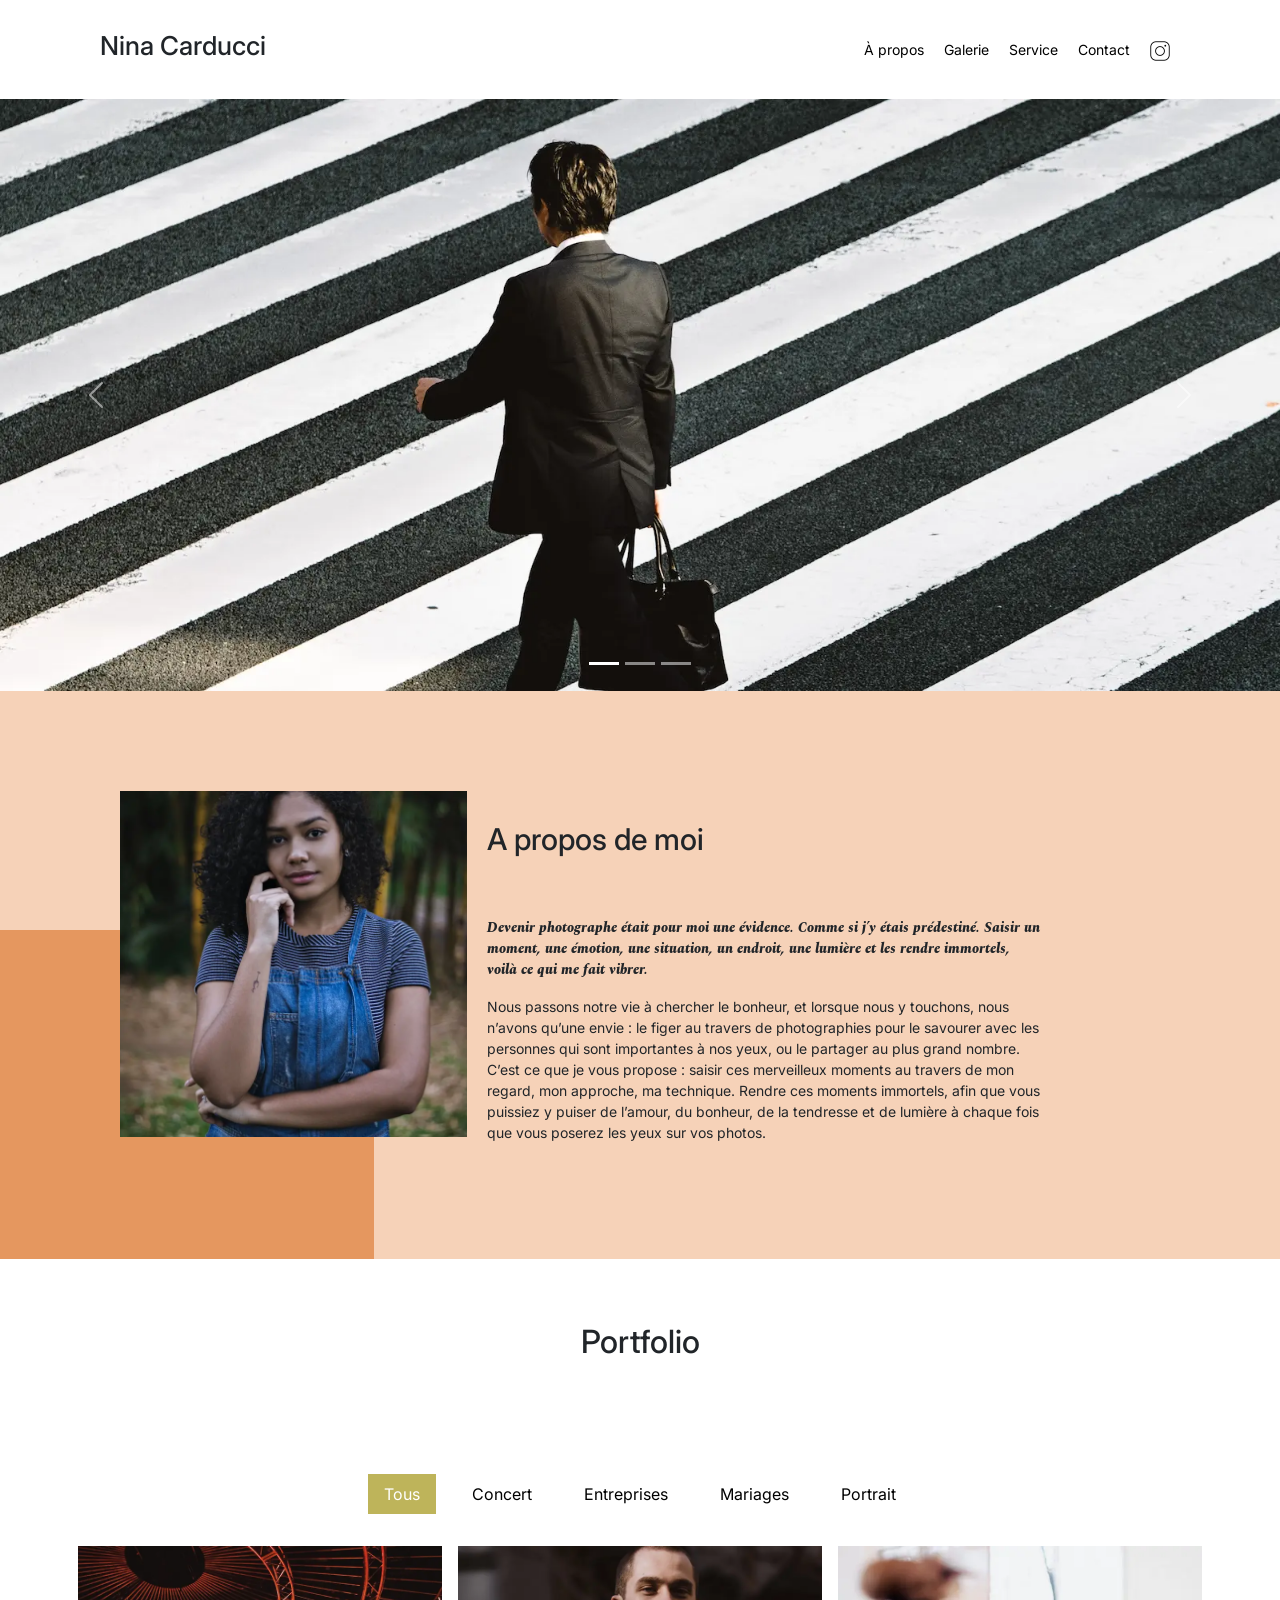
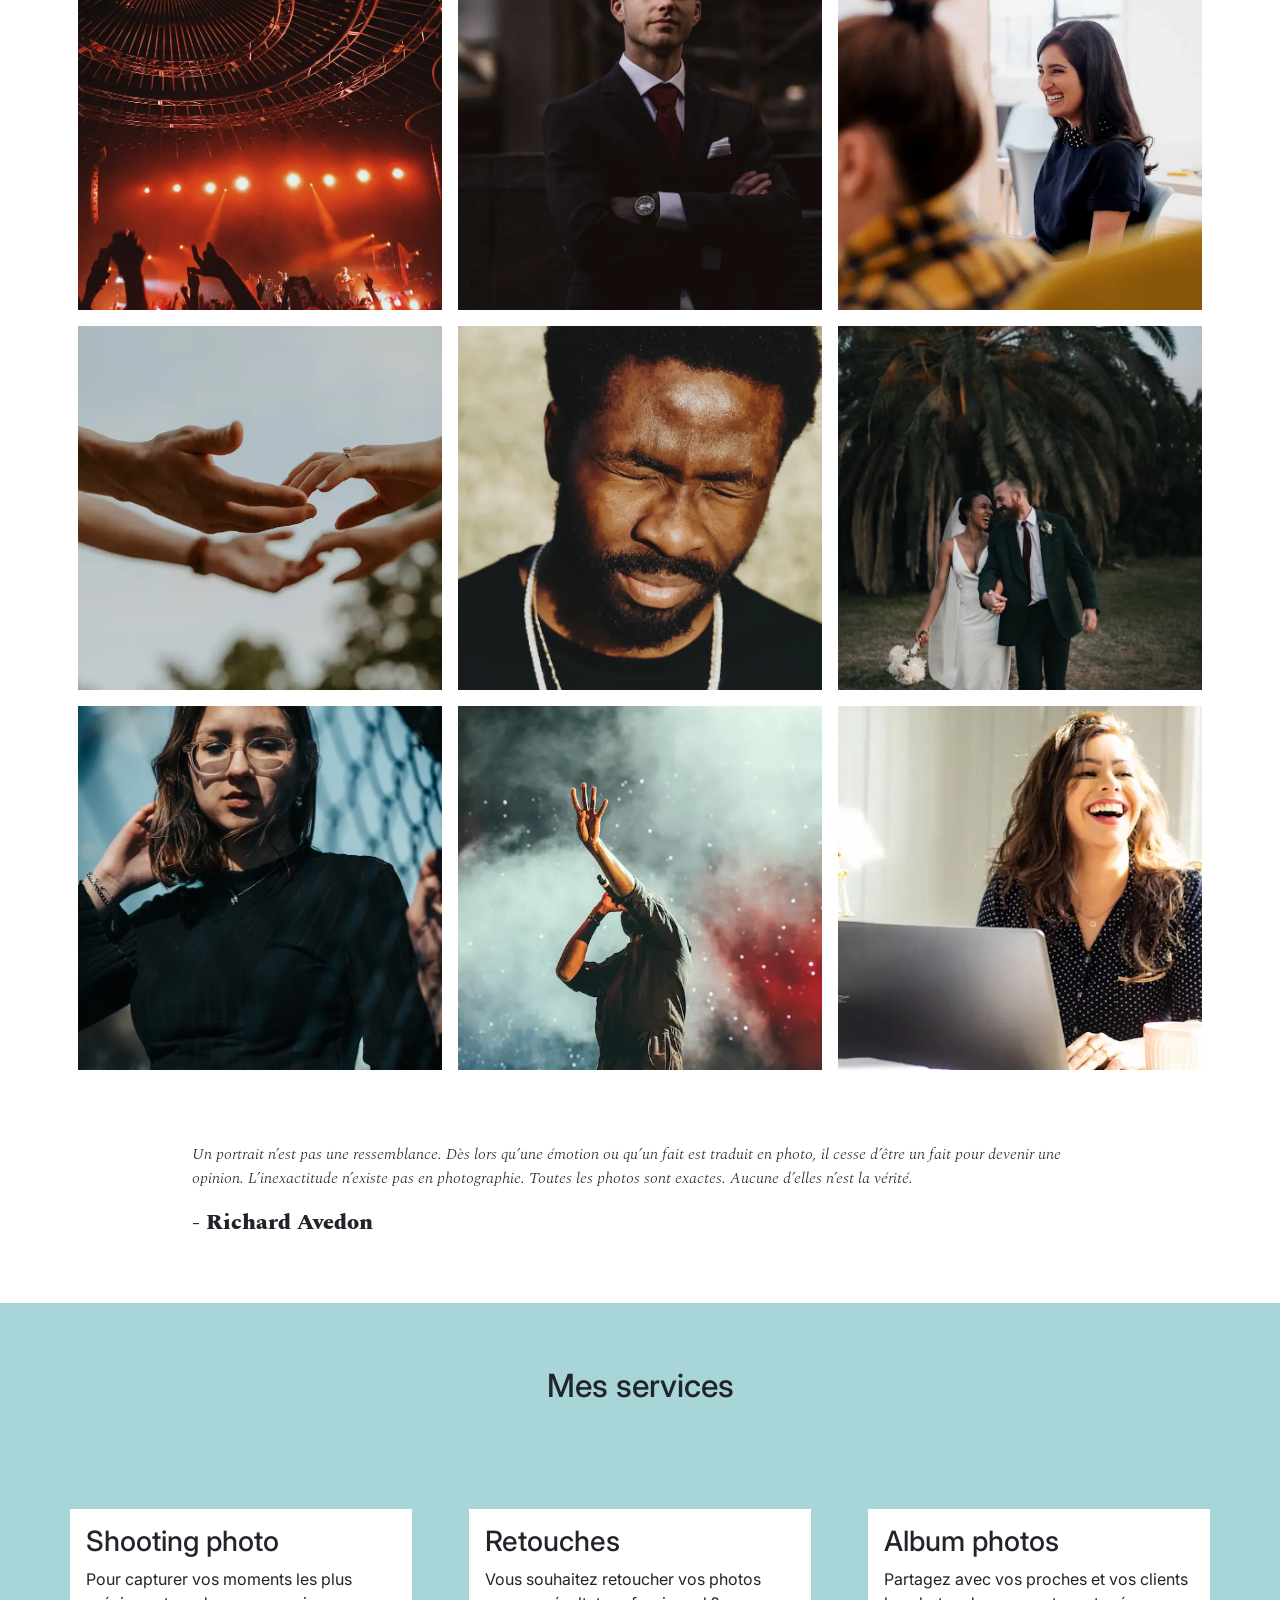
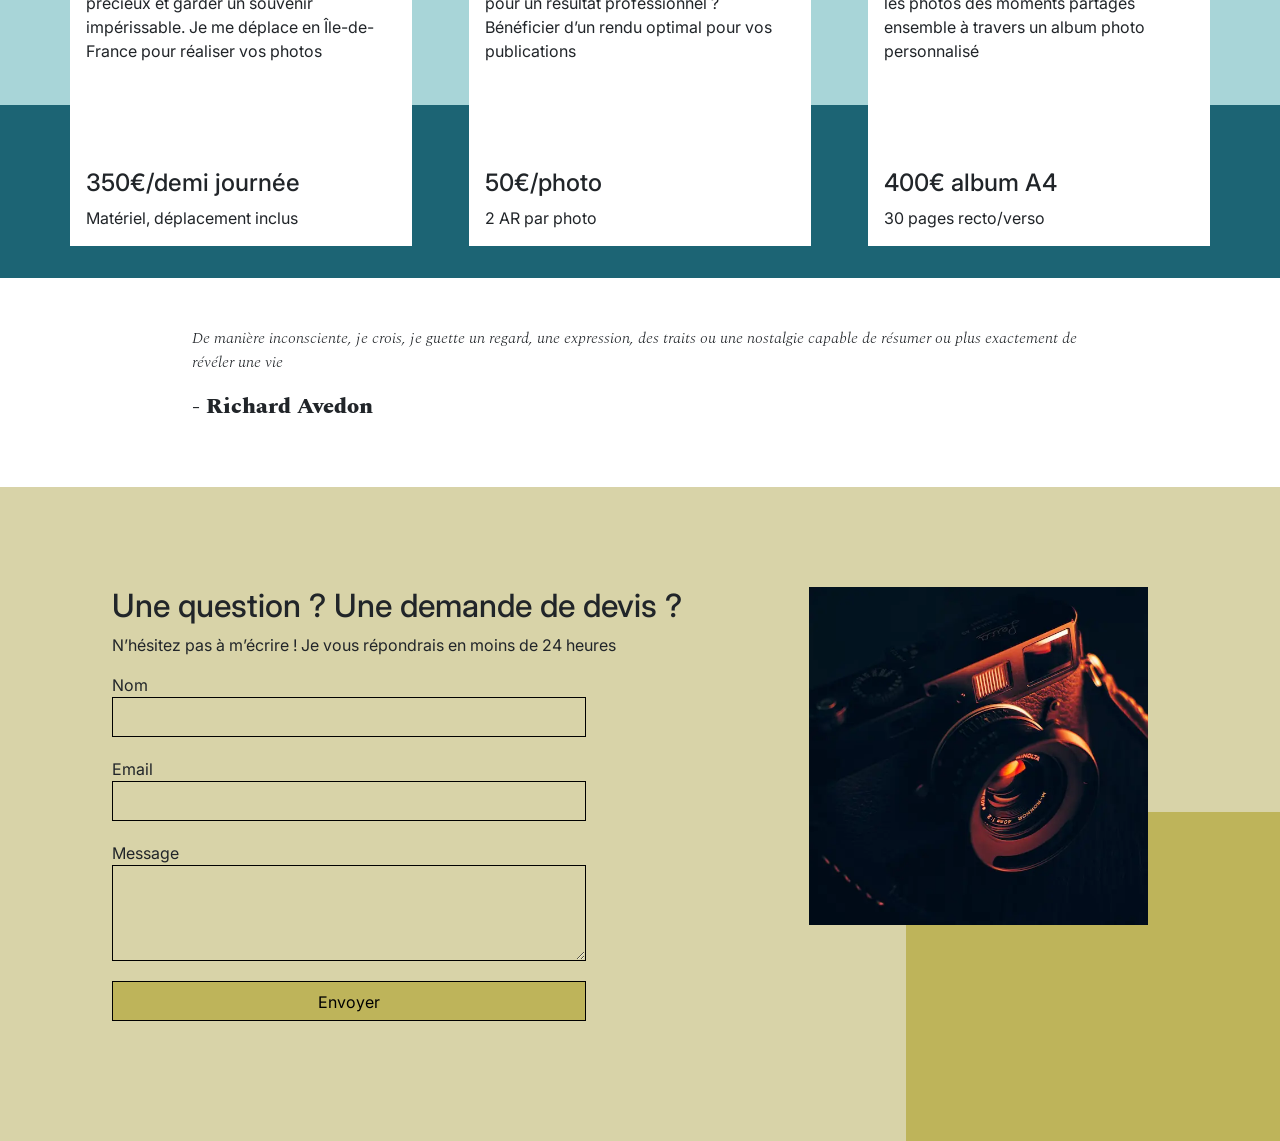
==== index.html @ d34c8feb "feat: ajoute Schema.org et corrige le W3C" ====
<!DOCTYPE html>
<html lang="fr">

<head>
	<meta charset="UTF-8">
	<meta name="viewport" content="width=device-width, initial-scale=1.0">
	<title>Nina Carducci - Photographe portraits &amp; mariages à Bordeaux</title>
	<meta name="description"
		content="Photographe à Bordeaux, Nina Carducci immortalise tous vos événements : mariages, concerts, portraits. Contactez-la pour un devis en ligne personnalisé.">
	<link rel="stylesheet" href="./assets/bootstrap/bootstrap.css">
	<link rel="stylesheet" href="./assets/style.css">
	<link rel="preconnect" href="https://fonts.googleapis.com">
	<link rel="preconnect" href="https://fonts.gstatic.com" crossorigin>
	<link
		href="https://fonts.googleapis.com/css2?family=Inter&family=Spectral:ital,wght@0,400;1,300;1,400;1,800&display=swap"
		rel="stylesheet">
	<script src="./assets/bootstrap/bootstrap.bundle.js" defer></script>
	<script src="https://code.jquery.com/jquery-3.4.1.min.js"
		integrity="sha256-CSXorXvZcTkaix6Yvo6HppcZGetbYMGWSFlBw8HfCJo=" crossorigin="anonymous" defer></script>
	<script src="./assets/maugallery.js" defer></script>
	<script src="./assets/scripts.js" defer></script>
	<script type="application/ld+json">
	{
  	"@context": "https://schema.org",
  	"@type": "LocalBusiness",
  	"name": "Nina Carducci",
  	"description": "Photographe portraits et événementiel à Bordeaux",
  	"telephone": "+33 5 56 67 78 89",
 	"address": {
    	"@type": "PostalAddress",
    	"streetAddress": "68 avenue Alsace-Lorraine",
    	"postalCode": "33200",
    	"addressLocality": "Bordeaux",
    	"addressCountry": "FR"
 	},
  	"openingHoursSpecification": {
    	"@type": "OpeningHoursSpecification",
    	"dayOfWeek": ["Monday", "Tuesday", "Wednesday", "Thursday", "Friday"],
    	"opens": "10:00",
    	"closes": "19:00"
  	},
  	"sameAs": "https://www.instagram.com/ninacarducci.photo/"
	"priceRange": "50€ - 400€",
	}
</script>

</head>

<body>
	<header class="top-header">
		<h1 class="name">Nina Carducci</h1>
		<nav class="nav">
			<ul>
				<li><a href="#about">À propos</a></li>
				<li><a href="#gallery">Galerie</a></li>
				<li><a href="#services">Service</a></li>
				<li><a href="#contact">Contact</a></li>
				<li><a class="social-link" href="https://www.instagram.com/ninacarducci.photo/?hl=fr"
						target="_blank"><img src="assets/images/instagram.png" alt="Instagram de Nina Carducci"></a>
				</li>
			</ul>
		</nav>
	</header>
	<main>
		<div id="header">

			<div id="carouselExampleIndicators" class="carousel slide" data-bs-ride="carousel">
				<div class="carousel-indicators">
					<button type="button" data-bs-target="#carouselExampleIndicators" data-bs-slide-to="0"
						class="active" aria-current="true" aria-label="Slide 1"></button>
					<button type="button" data-bs-target="#carouselExampleIndicators" data-bs-slide-to="1"
						aria-label="Slide 2"></button>
					<button type="button" data-bs-target="#carouselExampleIndicators" data-bs-slide-to="2"
						aria-label="Slide 3"></button>
				</div>
				<div class="carousel-inner">
					<div class="carousel-item active">
						<img src="./assets/images/slider/ryoji-iwata-wUZjnOv7t0g-unsplash.webp" class="d-block w-100"
							width="1600" height="740" alt="Homme traversant un passage piéton">
					</div>
					<div class="carousel-item">
						<img src="./assets/images/slider/nicholas-green-nPz8akkUmDI-unsplash.webp" class="d-block w-100"
							width="1600" height="740" loading="lazy" alt="Public d'un concert">
					</div>
					<div class="carousel-item">
						<img src="./assets/images/slider/edward-cisneros-3_h6-1NPDGw-unsplash.webp"
							class="d-block w-100" width="1600" height="740" loading="lazy"
							alt="Mariés qui s'embrassent">
					</div>
				</div>
				<button class="carousel-control-prev" type="button" data-bs-target="#carouselExampleIndicators"
					data-bs-slide="prev">
					<span class="carousel-control-prev-icon" aria-hidden="true"></span>
					<span class="visually-hidden">Previous</span>
				</button>
				<button class="carousel-control-next" type="button" data-bs-target="#carouselExampleIndicators"
					data-bs-slide="next">
					<span class="carousel-control-next-icon" aria-hidden="true"></span>
					<span class="visually-hidden">Next</span>
				</button>
			</div>
		</div>
		<section id="about">
			<div class="picture left">
				<img src="./assets/images/nina.webp" width="700" height="698" loading="lazy"
					alt="Portrait de Nina Carducci">
			</div>
			<div id="about-me">
				<h2 class="about-me__title">A propos de moi</h2>
				<p class="about-me__introduction">Devenir photographe était pour moi une évidence. Comme si j’y étais
					prédestiné. Saisir un moment, une émotion, une situation, un endroit, une lumière et les rendre
					immortels, voilà ce qui me fait vibrer.</p>
				<p>Nous passons notre vie à chercher le bonheur, et lorsque nous y touchons, nous n’avons qu’une envie :
					le figer au travers de photographies pour le savourer avec les personnes qui sont importantes à nos
					yeux, ou le partager au plus grand nombre.
					C’est ce que je vous propose : saisir ces merveilleux moments au travers de mon regard, mon
					approche, ma technique. Rendre ces moments immortels, afin que vous puissiez y puiser de l’amour, du
					bonheur, de la tendresse et de lumière à chaque fois que vous poserez les yeux sur vos photos.</p>
			</div>
		</section>
		<section id="gallery">
			<h2 class="title">Portfolio</h2>
			<div class="container py-3">
				<div class="gallery" style="display: none">
					<img data-gallery-tag="Concert" class="gallery-item"
						src="./assets/images/gallery/concerts/aaron-paul-wnX-fXzB6Cw-unsplash.webp" width="800"
						height="1067" loading="lazy" alt="Scène de concert" />
					<img data-gallery-tag="Entreprises" class="gallery-item"
						src="./assets/images/gallery/entreprise/ali-morshedlou-WMD64tMfc4k-unsplash.webp" width="800"
						height="1200" loading="lazy" alt="Homme d'affaires" />
					<img data-gallery-tag="Entreprises" class="gallery-item"
						src="./assets/images/gallery/entreprise/jason-goodman-tHO1_OuKbg0-unsplash.webp" width="800"
						height="541" loading="lazy" alt="Employée souriante" />
					<img data-gallery-tag="Mariages" class="gallery-item"
						src="./assets/images/gallery/mariage/hannah-busing-RvF2R_qMpRk-unsplash.webp" width="800"
						height="640" loading="lazy" alt="Mains des mariés" />
					<img data-gallery-tag="Portrait" class="gallery-item"
						src="./assets/images/gallery/portraits/ade-tunji-rVkhWWZFAtQ-unsplash.webp" width="800"
						height="1199" loading="lazy" alt="Homme ébloui par le soleil" />
					<img data-gallery-tag="Mariages" class="gallery-item"
						src="./assets/images/gallery/mariage/jakob-owens-SiniLJkXhMc-unsplash.webp" width="800"
						height="1200" loading="lazy" alt="Mariés riant ensemble" />
					<img data-gallery-tag="Portrait" class="gallery-item"
						src="./assets/images/gallery/portraits/nino-van-prattenburg--443cl1uR_8-unsplash.webp"
						width="800" height="1202" loading="lazy" alt="Femme cheveux au vent" />
					<img data-gallery-tag="Concert" class="gallery-item"
						src="./assets/images/gallery/concerts/austin-neill-hgO1wFPXl3I-unsplash.webp" width="800"
						height="533" loading="lazy" alt="Chanteur sur scène" />
					<img data-gallery-tag="Entreprises" class="gallery-item"
						src="./assets/images/gallery/entreprise/mateus-campos-felipe-Fsgzm8N0hIY-unsplash.webp"
						width="800" height="490" loading="lazy" alt="Employée derrière son ordinateur" />
				</div>
			</div>
			<div class="quote">
				<figure>
					<blockquote>
						<p class="quote__text">Un portrait n’est pas une ressemblance. Dès lors qu’une émotion ou qu’un
							fait est traduit en photo, il cesse d’être un fait pour devenir une opinion. L’inexactitude
							n’existe pas en photographie. Toutes les photos sont exactes. Aucune d’elles n’est la
							vérité.</p>
					</blockquote>
					<figcaption class="quote__author">- Richard Avedon</figcaption>
				</figure>
			</div>
		</section>
		<section id="services">
			<h2 class="title">Mes services</h2>
			<div class="container">
				<div class="service">
					<div class="service__description">
						<h3>Shooting photo</h3>
						<p>Pour capturer vos moments les plus précieux et garder un souvenir impérissable. Je me déplace
							en Île-de-France pour réaliser vos photos</p>
					</div>
					<div class="service__price">
						<h4>350€/demi journée</h4>
						<span>Matériel, déplacement inclus</span>
					</div>

				</div>
				<div class="service">
					<div class="service__description">
						<h3>Retouches</h3>
						<p>Vous souhaitez retoucher vos photos pour un résultat professionnel ? Bénéficier d’un rendu
							optimal pour vos publications</p>
					</div>
					<div class="service__price">
						<h4>50€/photo</h4>
						<span>2 AR par photo</span>
					</div>
				</div>
				<div class="service">
					<div class="service__description">
						<h3>Album photos</h3>
						<p>Partagez avec vos proches et vos clients les photos des moments partagés ensemble à travers
							un album photo personnalisé</p>
					</div>
					<div class="service__price">
						<h4>400€ album A4</h4>
						<span>30 pages recto/verso</span>
					</div>
				</div>
			</div>
		</section>
		<div class="quote">
			<figure>
				<blockquote>
					<p class="quote__text">De manière inconsciente, je crois, je guette un regard, une expression, des
						traits ou une nostalgie capable de résumer ou plus exactement de révéler une vie</p>
				</blockquote>
				<figcaption class="quote__author">- Richard Avedon</figcaption>
			</figure>
		</div>
		<section id="contact">
			<div class="container">
				<div class="form-container">
					<h2>Une question ? Une demande de devis ?</h2>
					<p> N’hésitez pas à m’écrire ! Je vous répondrais en moins de 24 heures</p>
					<form method="post">
						<label for="nom">Nom</label>
						<input type="text" name="nom" id="nom">
						<label for="email">Email</label>
						<input type="email" name="email" id="email">
						<label for="message">Message</label>
						<textarea name="message" id="message" cols="30" rows="10"></textarea>
						<input type="submit" value="Envoyer" />
					</form>
				</div>
				<div class="picture right">
					<img src="./assets/images/camera.webp" width="600" height="599" loading="lazy" alt="">
				</div>
			</div>
		</section>
	</main>
</body>

</html>
---- assets/style.css ----
body {
	max-width: 1920px;
	margin: auto;
}
* {
	font-family: 'Inter';
	font-style: normal;
}

img {
  height: auto;
}

.top-header {
	background-color: white;
	position: sticky;
	top:0;
	z-index: 1000;
	display: flex;
	justify-content: space-between;
	padding-inline: 100px;
	padding-block: 30px;
	align-items: center;
}

.top-header .name {
	font-size: 26px;
}

.nav ul {
	display: flex;
	list-style-type: none;
	font-size: 14px;
	margin-bottom: 0;
}

.nav li {
	padding-inline: 10px;
}

.nav a {
	text-decoration: none;
	color: #000
}

.social-link img {
	width: 20px;
}

#about {
	display: flex;
	background-color: #F6D2B8;
	padding-inline: 100px;
	padding-block: 100px;
	position: relative;
}

.picture.left::before {
	content: ' ';
	background-color: #E5975F;
	width: 374px;
	height: 329px;
	position: absolute;
	bottom: 0;
	left: 0;
	z-index: -1;
}

.picture {
	flex: 1;
	margin: 0 20px;
	z-index: 0;
}

.picture img {
	width: 100%;

}
#about-me {
	flex: 2
}
.about-me__title {
	margin-top: 1em;
	margin-bottom: 60px;
	font-size: 30px;
}
.about-me__introduction {
	font-family: 'Spectral';
	font-weight: 800;
	font-style: italic;
	width: 60%;
}
#about-me p {
	width: 80%;
	font-size: 14px;
}

#gallery {
	/*	min-height: 100vh; */
}
.title{
	text-align: center;
	padding-block: 2em;
}
.gallery .nav {
	justify-content: center;
}
.nav-pills .nav-link.active, .nav-pills .show > .nav-link {
	color: #fff;
	background-color: #BEB45A;
	border-radius:0 ;
}
.nav-pills .nav-link {
	color: #000
}
.item-column {
	position: relative;
	margin-bottom: 0 !important;
	padding: 0;
}
.item-column::after{
	content: "";
	display: block;
	padding-bottom: 100%;

}
.gallery-item {
	position: absolute;
	width: 100%;
	height: 100%;
	object-fit: cover;
	padding: .5em;
}
.mg-prev, .mg-next {
	width: 30px;
	height: 30px;
	border-radius: 00%;
	justify-content: center;
	align-items: center;
	display: flex;
	font-size: 24px;
}

.quote {
	font-family: 'Spectral';
	font-style: italic;
	width: 70%;
	margin: auto;
	padding-block: 3em;
}
.quote__text {
	font-family: Spectral;
	font-style: italic;
	font-weight: 300;

}
.quote__author {
	font-family: Spectral;
	font-weight: 800;
	font-size: 22px;
}

#services {
	margin: auto;
	background-color: #A8D5D8 ;
	position: relative;
}
#services .container::before{
	content: ' ';
	background-color: #1C6474;
	position: absolute;
	width: 100%;
	height: 30%;
	bottom: 0;
	left: 0;
	z-index: 0;
}

#services .container {
	justify-content: space-between;
	display: flex;
	padding : 2em 0;

}

.service {
	background-color: white;
	max-width: 390px;
	width: 30%;
	height: 337px;
	padding: 1em;
	display: flex;
	flex-direction: column;
	justify-content: space-between;
	z-index: 1;
}

#contact {
	margin: auto;
	background-color: #D8D3A8 ;
	position: relative;
	padding-inline: 100px;
	padding-block: 100px;
}

#contact .container {
	display: flex;
}
.picture.right::before {
	content: ' ';
	background-color: #BEB45A;
	width: 374px;
	height: 329px;
	position: absolute;
	bottom: 0;
	right: 0;
	z-index: -1;
}
.form-container {
	flex : 2;

}
form {
	display: flex;
	flex-direction: column;
	width: 70%;
	align-items: flex-start;
}

form input {
	width: 100%;
	background-color: transparent;
	border: solid 1px;
	height: 2.5em;
	margin-bottom: 20px;
}

form textarea {
	width: 100%;
	background-color: transparent;
	border: solid 1px;
	height: 5em;
	line-height: 2.5em;
	font-size: 1.2em;
	margin-bottom: 20px;
}
input[type="submit"] {
	background-color: #BEB45A;
	padding: .5em 1em
}

@media all and (max-width: 1180px) {
	.picture {
		flex : 2;
	}
	#about, #contact .container {
		align-items: center;
	}
	.about-me__title {
		margin-top: 0;
		margin-bottom: 1em;
	}
	#about-me h6, #about-me p {
		width: 100%;
	}
}

@media all and (max-width: 1000px) {
	#about{
		flex-direction: column;

	}
	.picture {
		width: 50%;
	}
	.picture.left::before {
		width: 100%;
		height: 30%;
		position: absolute;
		bottom: auto;
		top: 0;
		left: 0;
		z-index: -1;
	}
	.about-me__title{
		text-align: center;
		margin-top: 1em;
	}
	#services .container {
		flex-direction: column;
	}
	.service {
		width: 100%;
		max-width: 100%;
		height: auto;
		margin: 2em 0
	}
	.service__description{
		margin-bottom: 1em;
	}

	#services .container::before{
		width: 30%;
		height: 100%;
		bottom: 0;
		right: 0;
		left: auto;
		z-index: 0;
	}

	#contact .container {
		flex-direction: column;
	}
	#contact .picture.right {
		margin-top: 1em;
	}
	.picture.right::before {
		width: 100%;
		height: 30%;
		position: absolute;
		bottom: 0;
		right: 0;
		z-index: -1;
	}
}

@media all and (max-width: 650px) {
	.top-header {
		flex-direction: column;
		padding-inline: 0;
	}
	.top-header .nav, .top-header .nav ul {
		width: 100%;
		padding: 0 0 0 0;
	}
	.top-header .nav li {
		flex: 1;
		padding-block: 1em;
		text-align: center;
	}
	.picture.left::before, .picture.right::before {
		height: 150px;
	}
	#services .container {
		align-items: center;
	}
	.service {
		max-width: 90%;
	}
	#about, #contact {
		padding-inline: 2em;
		padding-block: 2em;
	}
	form {
		width: 100%;
	}
	.picture {
		width: 80%;
	}
}
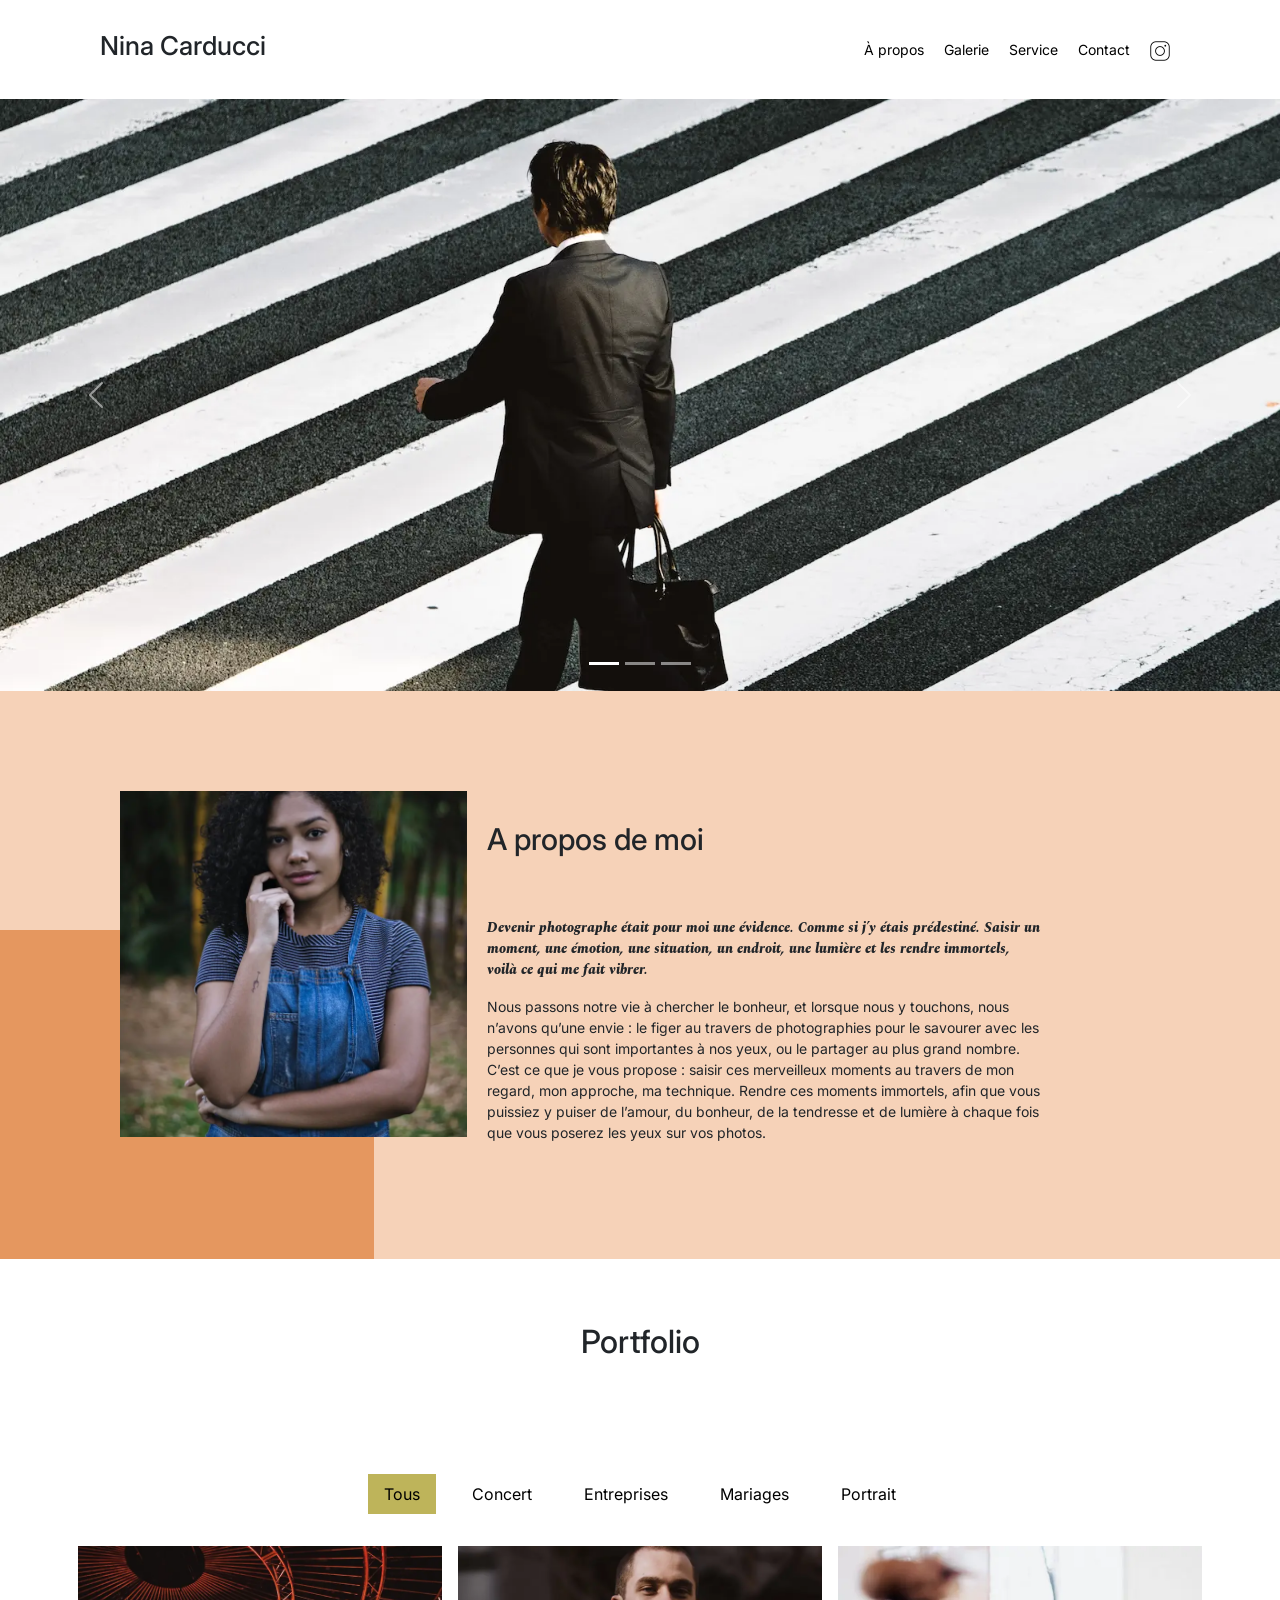
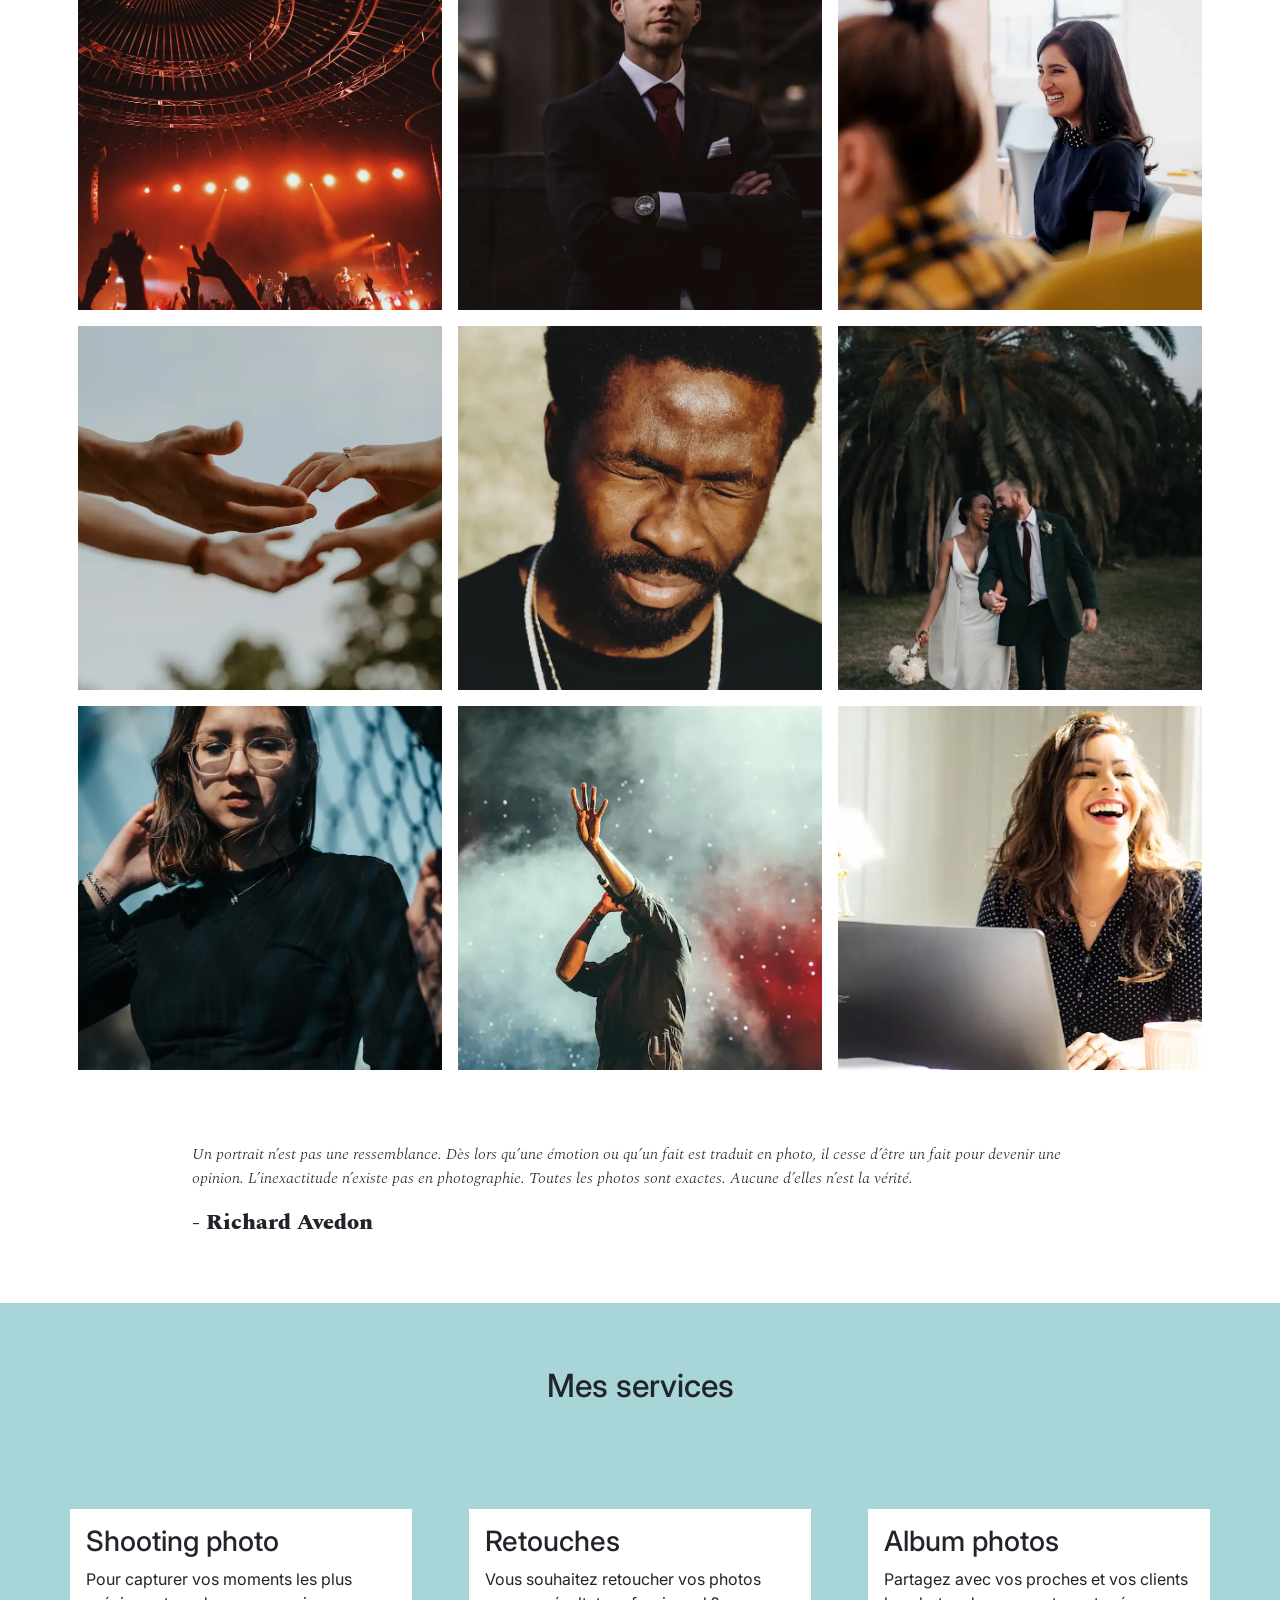
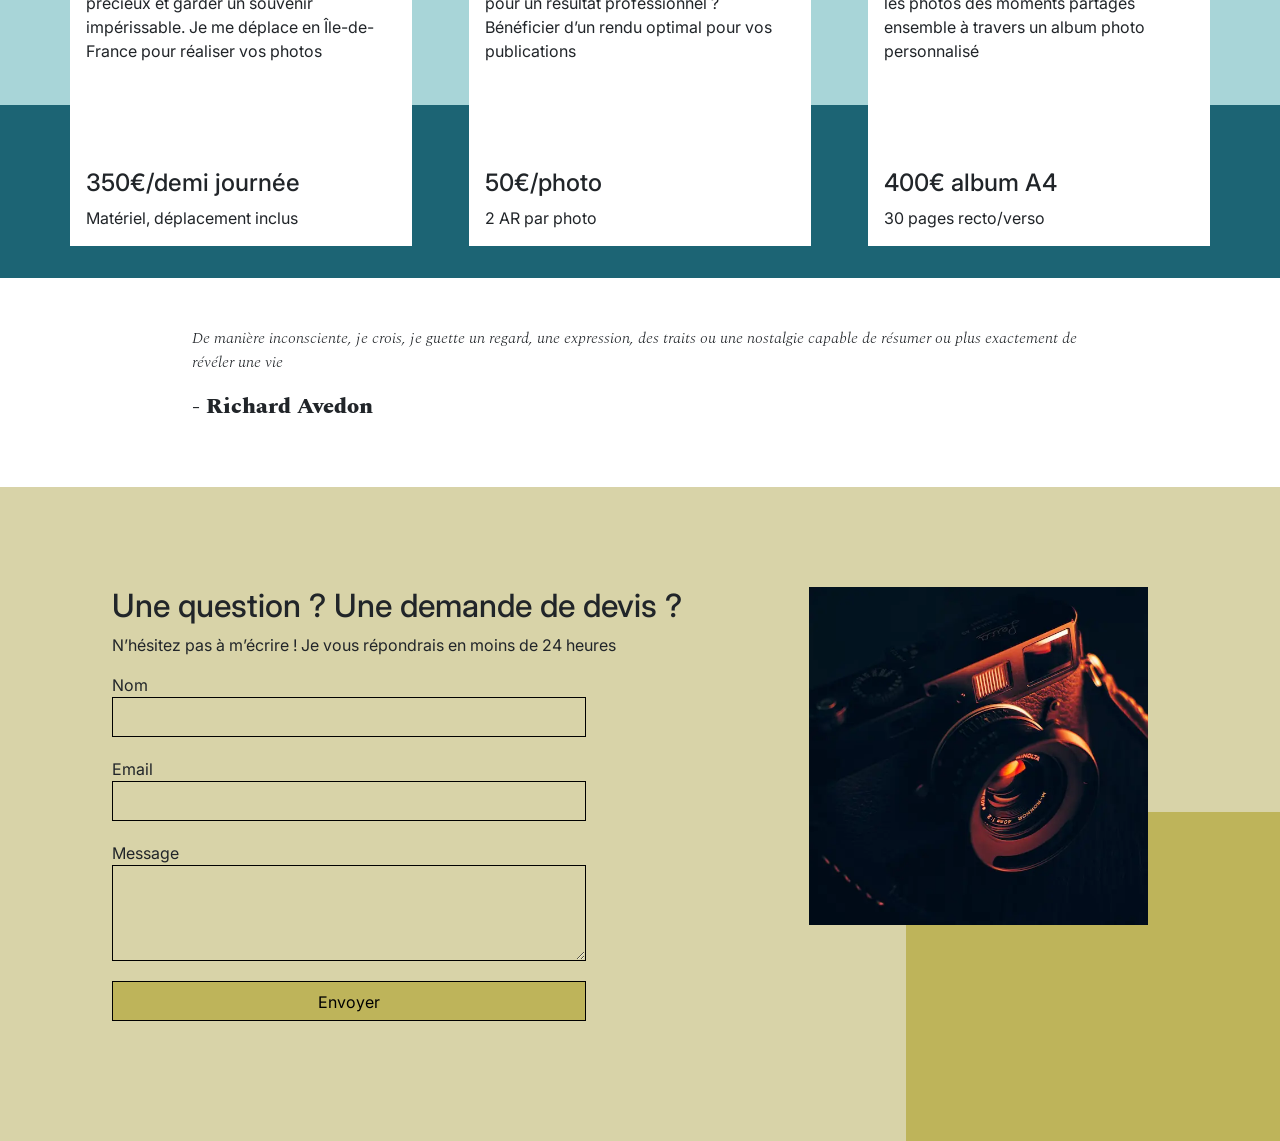
==== commit 4db9d66e: "fix: corrige les contrastes et labels du carrousel" ====
--- a/index.html
+++ b/index.html
@@ -39,11 +39,27 @@
     	"opens": "10:00",
     	"closes": "19:00"
   	},
-  	"sameAs": "https://www.instagram.com/ninacarducci.photo/"
-	"priceRange": "50€ - 400€",
+  	"sameAs": "https://www.instagram.com/ninacarducci.photo/",
+	"priceRange": "50€ - 400€"
 	}
-</script>
-
+	</script>
+	<!-- Open Graph -->
+	<meta property="og:type" content="website">
+	<meta property="og:title" content="Nina Carducci - Photographe portraits &amp; mariages à Bordeaux">
+	<meta property="og:description"
+		content="Photographe à Bordeaux, Nina Carducci immortalise tous vos événements : mariages, concerts, portraits. Contactez-la pour un devis en ligne personnalisé.">
+	<meta property="og:image"
+		content="https://leaspadea.github.io/nina-carducci/assets/images/slider/edward-cisneros-3_h6-1NPDGw-unsplash.webp">
+	<meta property="og:url" content="https://leaspadea.github.io/nina-carducci/">
+	<meta property="og:locale" content="fr_FR">
+
+	<!-- Twitter Cards -->
+	<meta name="twitter:card" content="summary_large_image">
+	<meta name="twitter:title" content="Nina Carducci - Photographe portraits &amp; mariages à Bordeaux">
+	<meta name="twitter:description"
+		content="Photographe à Bordeaux, Nina Carducci immortalise tous vos événements : mariages, concerts, portraits.">
+	<meta name="twitter:image"
+		content="https://leaspadea.github.io/nina-carducci/assets/images/slider/edward-cisneros-3_h6-1NPDGw-unsplash.webp">
 </head>
 
 <body>
@@ -89,14 +105,12 @@
 					</div>
 				</div>
 				<button class="carousel-control-prev" type="button" data-bs-target="#carouselExampleIndicators"
-					data-bs-slide="prev">
+					data-bs-slide="prev" aria-label="Précédent">
 					<span class="carousel-control-prev-icon" aria-hidden="true"></span>
-					<span class="visually-hidden">Previous</span>
 				</button>
 				<button class="carousel-control-next" type="button" data-bs-target="#carouselExampleIndicators"
-					data-bs-slide="next">
+					data-bs-slide="next" aria-label="Suivant">
 					<span class="carousel-control-next-icon" aria-hidden="true"></span>
-					<span class="visually-hidden">Next</span>
 				</button>
 			</div>
 		</div>
--- a/assets/style.css
+++ b/assets/style.css
@@ -106,7 +106,7 @@
 	justify-content: center;
 }
 .nav-pills .nav-link.active, .nav-pills .show > .nav-link {
-	color: #fff;
+	color: #000;
 	background-color: #BEB45A;
 	border-radius:0 ;
 }
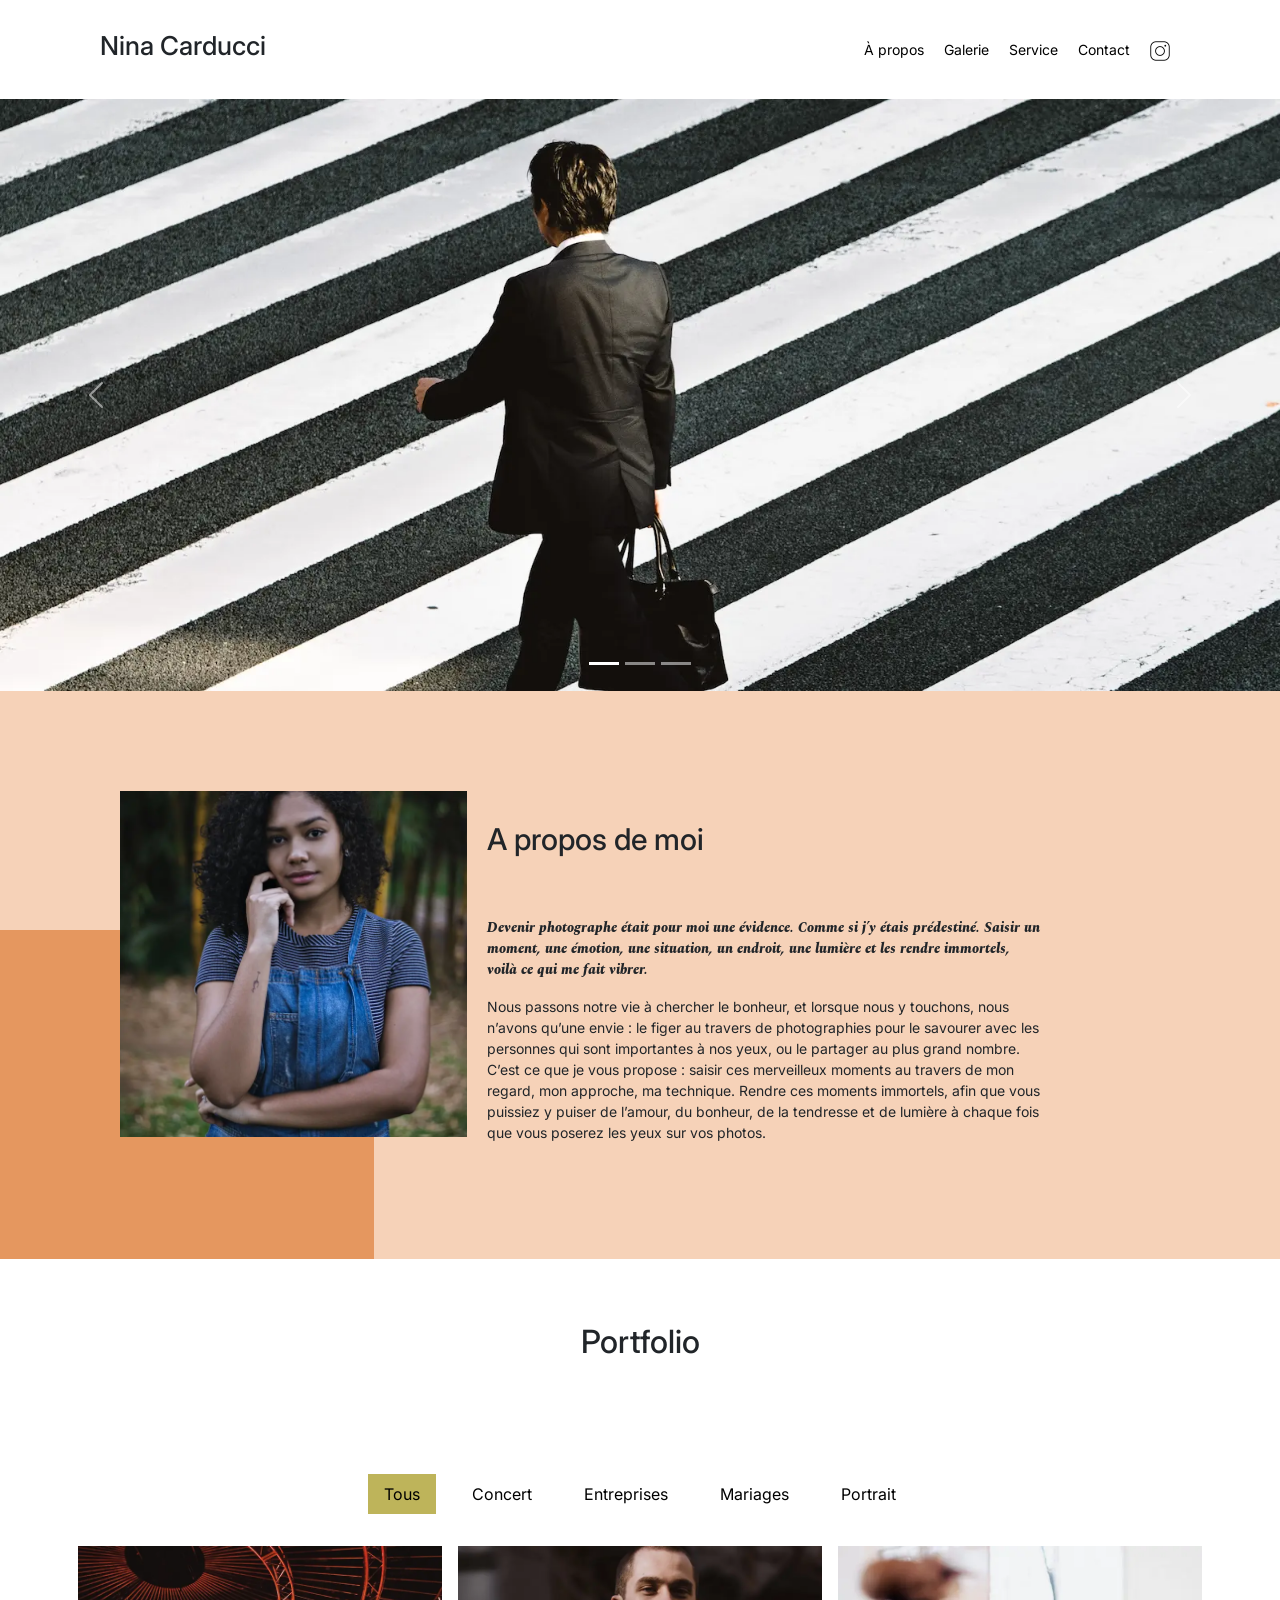
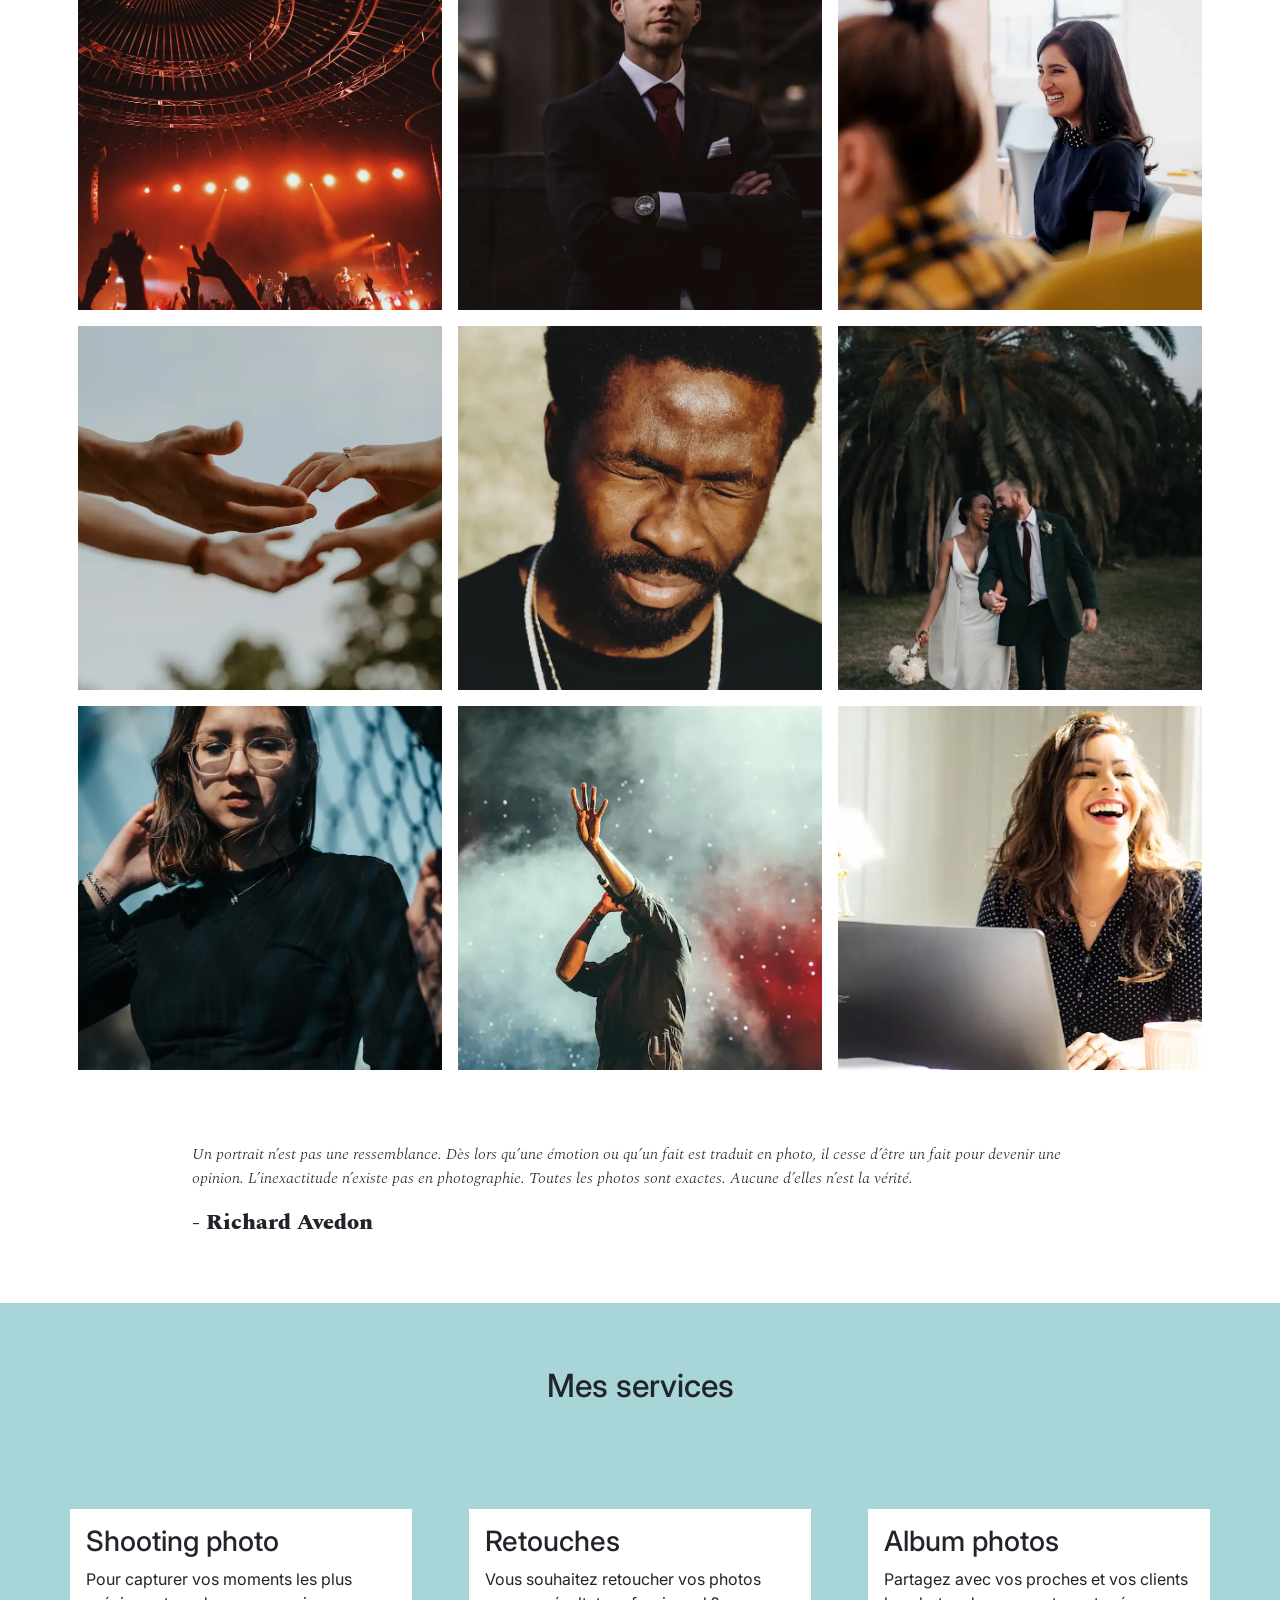
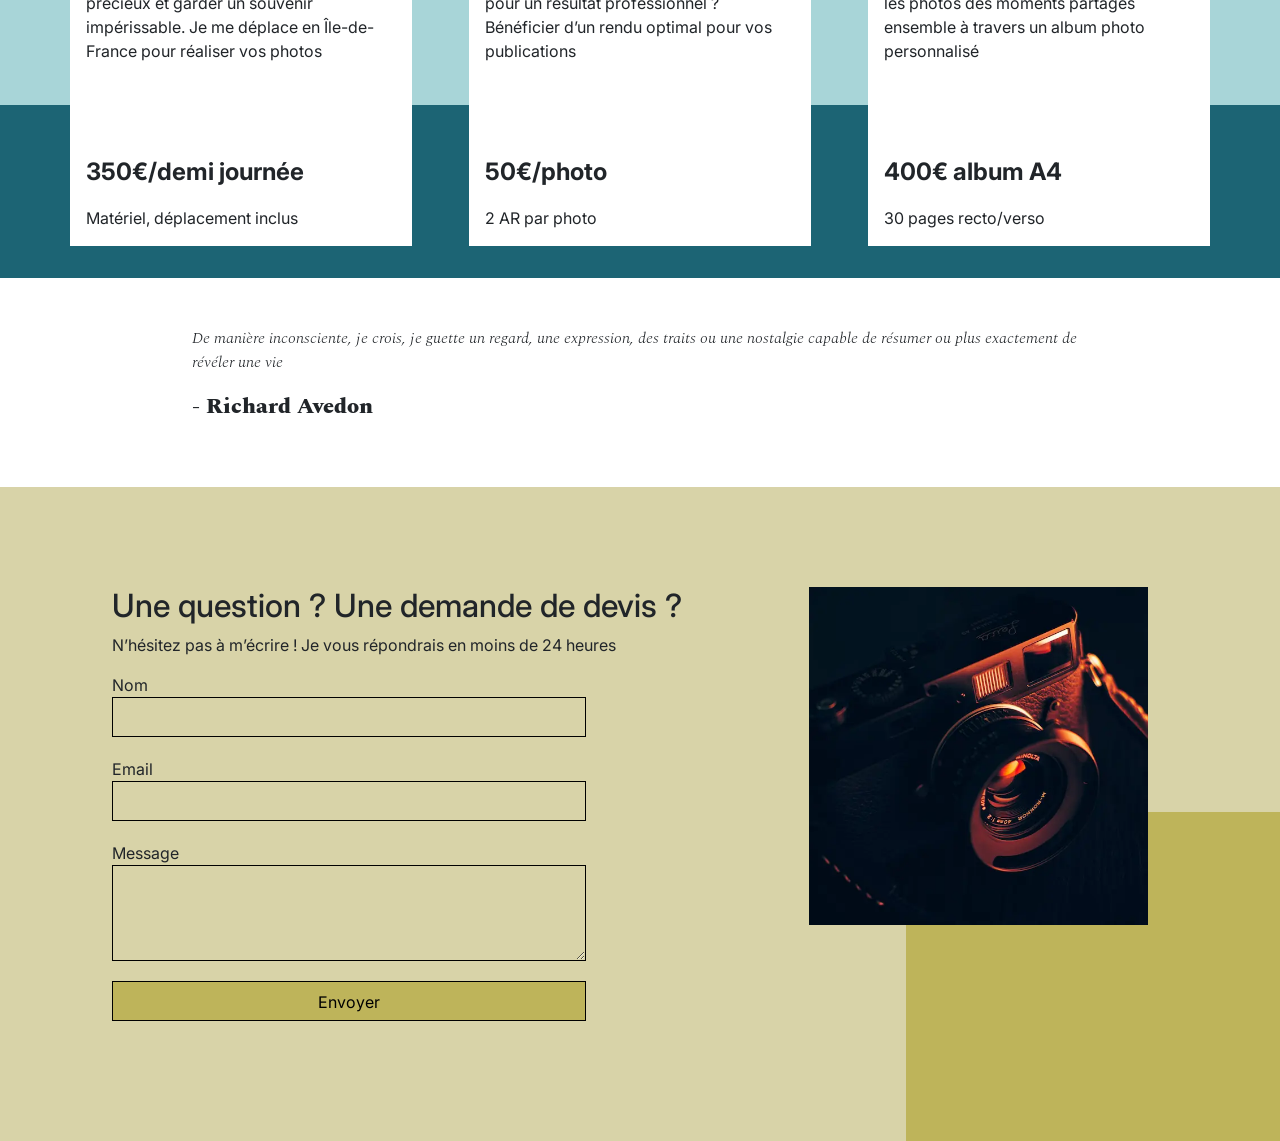
==== commit 8c3f6520: "refactor: remplace les h4 des prix par strong" ====
--- a/index.html
+++ b/index.html
@@ -7,14 +7,14 @@
 	<title>Nina Carducci - Photographe portraits &amp; mariages à Bordeaux</title>
 	<meta name="description"
 		content="Photographe à Bordeaux, Nina Carducci immortalise tous vos événements : mariages, concerts, portraits. Contactez-la pour un devis en ligne personnalisé.">
-	<link rel="stylesheet" href="./assets/bootstrap/bootstrap.css">
+	<link rel="stylesheet" href="./assets/bootstrap/bootstrap.min.css">
 	<link rel="stylesheet" href="./assets/style.css">
 	<link rel="preconnect" href="https://fonts.googleapis.com">
 	<link rel="preconnect" href="https://fonts.gstatic.com" crossorigin>
 	<link
 		href="https://fonts.googleapis.com/css2?family=Inter&family=Spectral:ital,wght@0,400;1,300;1,400;1,800&display=swap"
 		rel="stylesheet">
-	<script src="./assets/bootstrap/bootstrap.bundle.js" defer></script>
+	<script src="./assets/bootstrap/bootstrap.bundle.min.js" defer></script>
 	<script src="https://code.jquery.com/jquery-3.4.1.min.js"
 		integrity="sha256-CSXorXvZcTkaix6Yvo6HppcZGetbYMGWSFlBw8HfCJo=" crossorigin="anonymous" defer></script>
 	<script src="./assets/maugallery.js" defer></script>
@@ -25,6 +25,7 @@
   	"@type": "LocalBusiness",
   	"name": "Nina Carducci",
   	"description": "Photographe portraits et événementiel à Bordeaux",
+	"image": "https://leaspadea.github.io/nina-carducci/assets/images/nina.webp",
   	"telephone": "+33 5 56 67 78 89",
  	"address": {
     	"@type": "PostalAddress",
@@ -45,6 +46,7 @@
 	</script>
 	<!-- Open Graph -->
 	<meta property="og:type" content="website">
+	<meta property="og:site_name" content="Nina Carducci">
 	<meta property="og:title" content="Nina Carducci - Photographe portraits &amp; mariages à Bordeaux">
 	<meta property="og:description"
 		content="Photographe à Bordeaux, Nina Carducci immortalise tous vos événements : mariages, concerts, portraits. Contactez-la pour un devis en ligne personnalisé.">
@@ -78,7 +80,7 @@
 		</nav>
 	</header>
 	<main>
-		<div id="header">
+		<div>
 
 			<div id="carouselExampleIndicators" class="carousel slide" data-bs-ride="carousel">
 				<div class="carousel-indicators">
@@ -138,31 +140,31 @@
 				<div class="gallery" style="display: none">
 					<img data-gallery-tag="Concert" class="gallery-item"
 						src="./assets/images/gallery/concerts/aaron-paul-wnX-fXzB6Cw-unsplash.webp" width="800"
-						height="1067" loading="lazy" alt="Scène de concert" />
+						height="1067" loading="lazy" alt="Scène de concert">
 					<img data-gallery-tag="Entreprises" class="gallery-item"
 						src="./assets/images/gallery/entreprise/ali-morshedlou-WMD64tMfc4k-unsplash.webp" width="800"
-						height="1200" loading="lazy" alt="Homme d'affaires" />
+						height="1200" loading="lazy" alt="Homme d'affaires">
 					<img data-gallery-tag="Entreprises" class="gallery-item"
 						src="./assets/images/gallery/entreprise/jason-goodman-tHO1_OuKbg0-unsplash.webp" width="800"
-						height="541" loading="lazy" alt="Employée souriante" />
+						height="541" loading="lazy" alt="Employée souriante">
 					<img data-gallery-tag="Mariages" class="gallery-item"
 						src="./assets/images/gallery/mariage/hannah-busing-RvF2R_qMpRk-unsplash.webp" width="800"
-						height="640" loading="lazy" alt="Mains des mariés" />
+						height="640" loading="lazy" alt="Mains des mariés">
 					<img data-gallery-tag="Portrait" class="gallery-item"
 						src="./assets/images/gallery/portraits/ade-tunji-rVkhWWZFAtQ-unsplash.webp" width="800"
-						height="1199" loading="lazy" alt="Homme ébloui par le soleil" />
+						height="1199" loading="lazy" alt="Homme ébloui par le soleil">
 					<img data-gallery-tag="Mariages" class="gallery-item"
 						src="./assets/images/gallery/mariage/jakob-owens-SiniLJkXhMc-unsplash.webp" width="800"
-						height="1200" loading="lazy" alt="Mariés riant ensemble" />
+						height="1200" loading="lazy" alt="Mariés riant ensemble">
 					<img data-gallery-tag="Portrait" class="gallery-item"
 						src="./assets/images/gallery/portraits/nino-van-prattenburg--443cl1uR_8-unsplash.webp"
-						width="800" height="1202" loading="lazy" alt="Femme cheveux au vent" />
+						width="800" height="1202" loading="lazy" alt="Femme cheveux au vent">
 					<img data-gallery-tag="Concert" class="gallery-item"
 						src="./assets/images/gallery/concerts/austin-neill-hgO1wFPXl3I-unsplash.webp" width="800"
-						height="533" loading="lazy" alt="Chanteur sur scène" />
+						height="533" loading="lazy" alt="Chanteur sur scène">
 					<img data-gallery-tag="Entreprises" class="gallery-item"
 						src="./assets/images/gallery/entreprise/mateus-campos-felipe-Fsgzm8N0hIY-unsplash.webp"
-						width="800" height="490" loading="lazy" alt="Employée derrière son ordinateur" />
+						width="800" height="490" loading="lazy" alt="Employée derrière son ordinateur">
 				</div>
 			</div>
 			<div class="quote">
@@ -187,7 +189,7 @@
 							en Île-de-France pour réaliser vos photos</p>
 					</div>
 					<div class="service__price">
-						<h4>350€/demi journée</h4>
+						<p><strong>350€/demi journée</strong></p>
 						<span>Matériel, déplacement inclus</span>
 					</div>
 
@@ -199,7 +201,7 @@
 							optimal pour vos publications</p>
 					</div>
 					<div class="service__price">
-						<h4>50€/photo</h4>
+						<p><strong>50€/photo</strong></p>
 						<span>2 AR par photo</span>
 					</div>
 				</div>
@@ -210,7 +212,7 @@
 							un album photo personnalisé</p>
 					</div>
 					<div class="service__price">
-						<h4>400€ album A4</h4>
+						<p><strong>400€ album A4</strong></p>
 						<span>30 pages recto/verso</span>
 					</div>
 				</div>
@@ -237,7 +239,7 @@
 						<input type="email" name="email" id="email">
 						<label for="message">Message</label>
 						<textarea name="message" id="message" cols="30" rows="10"></textarea>
-						<input type="submit" value="Envoyer" />
+						<input type="submit" value="Envoyer">
 					</form>
 				</div>
 				<div class="picture right">
--- a/assets/style.css
+++ b/assets/style.css
@@ -195,6 +195,10 @@
 	z-index: 1;
 }
 
+.service__price p {
+  font-size: 1.5rem;
+}
+
 #contact {
 	margin: auto;
 	background-color: #D8D3A8 ;
